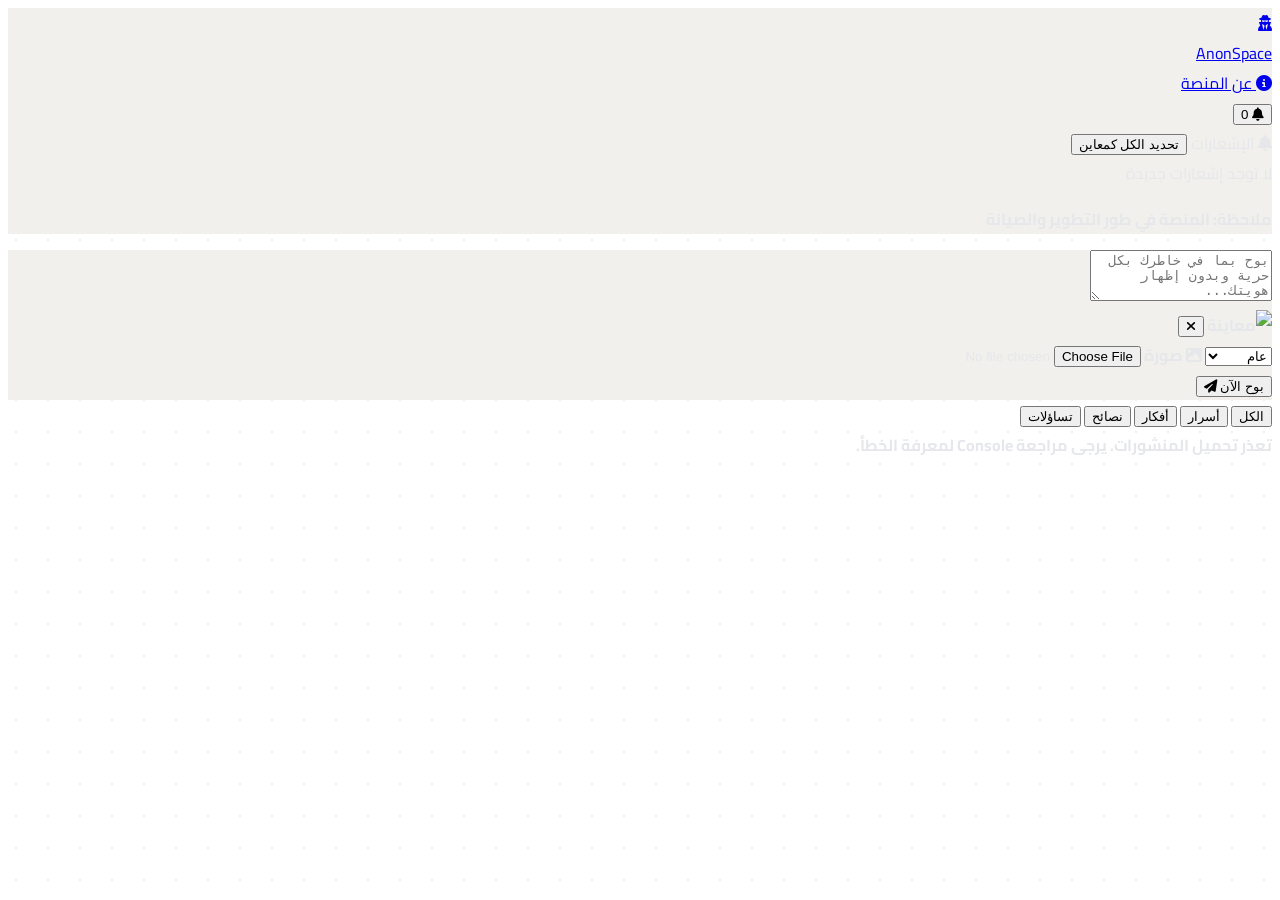
==== index.html @ c26c3acd "update" ====
<!DOCTYPE html>
<html lang="ar" dir="rtl">
<head>
    <meta charset="UTF-8">
    <meta name="viewport" content="width=device-width, initial-scale=1.0">
    <title>AnonSpace - Home </title>

    <script src="https://cdn.tailwindcss.com"></script>
    
    <link rel="stylesheet" href="https://cdnjs.cloudflare.com/ajax/libs/font-awesome/6.4.0/css/all.min.css">
    <script src="https://cdn.jsdelivr.net/npm/@supabase/supabase-js@2" crossorigin="anonymous"></script>
    <link href="https://fonts.googleapis.com/css2?family=Cairo:wght@400;600;700;800;900&display=swap" rel="stylesheet">
    
    <style>
        body {
            font-family: 'Cairo', sans-serif;
            background-color: #ffffff;
            color: #e5e7eb;
            overflow-x: hidden;
        }

        .bg-grid-pattern {
            background-image: radial-gradient(rgba(16, 185, 129, 0.12) 1px, transparent 1px);
            background-size: 32px 32px;
        }

        @keyframes blob {
            0%, 100% { transform: translate(0px, 0px) scale(1); }
            33% { transform: translate(30px, -50px) scale(1.1); }
            66% { transform: translate(-20px, 20px) scale(0.9); }
        }
        .animate-blob {
            animation: blob 8s infinite ease-in-out;
        }
        .animation-delay-2000 { animation-delay: 2s; }
        .animation-delay-4000 { animation-delay: 4s; }

        .glass-card {
            background: #f1f0ec;
            backdrop-filter: blur(16px);
            
        }

        .btn-shine {
            position: relative;
            overflow: hidden;
        }
        .btn-shine::after {
            content: '';
            position: absolute;
            top: -50%; left: -50%;
            width: 200%; height: 200%;
            background: linear-gradient(60deg, transparent 30%, rgba(255, 255, 255, 0.25) 50%, transparent 70%);
            transform: rotate(30deg) translateX(-100%);
            transition: transform 0.8s ease-in-out;
        }
        .btn-shine:hover::after {
            transform: rotate(30deg) translateX(100%);
        }
    </style>
</head>
<body class="min-h-screen bg-grid-pattern relative selection:bg-emerald-500 selection:text-black">

    <div class="fixed top-1/4 -right-20 w-96 h-96 bg-emerald-100/15 rounded-full blur-3xl animate-blob pointer-events-none"></div>
    <div class="fixed bottom-1/4 -left-20 w-96 h-96 bg-teal-100/15 rounded-full blur-3xl animate-blob animation-delay-2000 pointer-events-none"></div>

    <header class="sticky top-0 z-40 glass-card bg-[#DCCFC0]">
        <div class="max-w-xl mx-auto px-4 py-3 flex items-center justify-between">
            <a href="index.html" class="flex items-center gap-2 font-black text-xl text-white">
                <div class="w-8 h-8 rounded-lg bg-emerald-500 text-black flex items-center justify-center font-bold shadow-md shadow-emerald-500/20">
                    <i class="fa-solid fa-user-secret text-white"></i>
                </div class="font-black text-xl text-emerald-500">
                <span>AnonSpace</span>
            </a>
            
            <div class="flex items-center gap-3">
                <a href="about.html" class="text-xs text-gray-400 hover:text-emerald-400 transition flex items-center gap-1.5 bg-white hover:bg-gray-800/80 px-3.5 py-1.5 rounded-xl border border-gray-800">
                    <i class="fa-solid fa-circle-info text-emerald-300"></i>
                    <span>عن المنصة</span>
                </a>

                <div class="relative">
                    <button id="notif-btn" onclick="toggleNotifications()" class="relative p-2 text-gray-400 hover:text-emerald-400 transition rounded-xl bg-gray-300/60 hover:bg-gray-800/80 border border-gray-800 flex items-center justify-center">
                        <i class="fa-solid fa-bell text-base"></i>
                        <span id="notif-badge" class="hidden absolute -top-1 -right-1 bg-emerald-500 text-black text-[10px] font-black rounded-full h-4 w-4 flex items-center justify-center shadow-md shadow-emerald-500/50">
                            0
                        </span>
                    </button>

                    <div id="notif-dropdown" class="hidden absolute left-0 mt-3 w-80 glass-card rounded-2xl shadow-2xl  z-50 overflow-hidden">
                        <div class="p-3  flex items-center justify-between bg-gray-900/40">
                            <span class="font-bold text-xs text-white flex items-center gap-2">
                                <i class="fa-solid fa-bell text-emerald-400"></i> الإشعارات
                            </span>
                            <button onclick="markAllAsRead()" class="text-[11px] text-white hover:underline">تحديد الكل كمعاين</button>
                        </div>

                        <div id="notif-list" class="max-h-72 overflow-y-auto divide-y divide-gray-600/40 bg-gray-900/40">
                            <div class="p-4 text-center text-black text-xs text-gray-500">لا توجد إشعارات جديدة</div>
                        </div>
                    </div>
                </div>
            </div>

        </div>
        <p class="text-center text-red-500  text-sm">
        </strong> <strong> ملاحظة: المنصة في طور التطوير والصيانة
        </p>
    </header>

    <main class="max-w-xl mx-auto px-4 py-6 space-y-6 relative z-10">

        <div class="glass-card rounded-2xl p-5 space-y-4 shadow-xl">
            <textarea id="post-content" rows="3" placeholder="بوح بما في خاطرك بكل حرية وبدون إظهار هويتك..." class="w-full bg-gray-90/90 text-gray-200 placeholder-gray-500 rounded-xl p-3 text-sm border border-gray-200 focus:outline-none focus:border-emerald-500/60 transition resize-none"></textarea>

            <div id="image-preview-container" class="relative hidden rounded-xl overflow-hidden border border-gray-200 max-h-48 bg-black/50">
                <img id="image-preview" src="" class="w-full object-cover max-h-48" alt="معاينة">
                <button onclick="removeSelectedImage()" class="absolute top-2 left-2 bg-red-600/80 hover:bg-red-600 text-white rounded-full w-7 h-7 flex items-center justify-center text-xs transition">
                    <i class="fa-solid fa-xmark"></i>
                </button>
            </div>

            <div class="flex items-center justify-between pt-2 border-t border-gray-200/60">
                <div class="flex items-center gap-3">
                    <select id="post-category" class=" text-black border border-gray-800 rounded-xl text-xs px-1 py-1 focus:outline-none focus:border-emerald-500">
                        <option value="عام">عام</option>
                        <option value="أسرار">أسرار</option>
                        <option value="مشاعر">مشاعر</option>
                        <option value="نصائح">نصائح</option>
                        <option value="تساؤلات">تساؤلات</option>
                    </select>

                    <label class="cursor-pointer text-black hover:text-emerald-400 text-sm transition flex items-center gap-1.5 px-2 py-1.5 rounded-lg  border border-gray-800">
                        <i class="fa-solid fa-image"></i>
                        <span class="text-xs">صورة</span>
                        <input type="file" id="post-image-input" accept="image/*" onchange="previewImage(event)" class="hidden">
                    </label>
                </div>

                <button id="submit-btn" onclick="submitPost()" class="btn-shine bg-emerald-500 hover:bg-emerald-400 text-black font-extrabold px-5 py-2 rounded-xl text-xs transition shadow-lg shadow-emerald-500/20 flex items-center gap-2">
                    <span>بوح الآن</span>
                    <i class="fa-solid fa-paper-plane text-xs"></i>
                </button>
            </div>
        </div>

        <div class="flex items-center gap-2 overflow-x-auto py-1 no-scrollbar">
            <button onclick="filterCategory('الكل', this)" class="category-btn bg-emerald-500 text-black font-bold px-4 py-1.5 rounded-xl text-xs transition whitespace-nowrap">الكل</button>
            <button onclick="filterCategory('أسرار', this)" class="category-btn text-gray-400 hover:text-emerald-400 px-4 py-1.5 rounded-xl text-xs transition whitespace-nowrap">أسرار</button>
            <button onclick="filterCategory('أفكار', this)" class="category-btn text-gray-400 hover:text-emerald-400 px-4 py-1.5 rounded-xl text-xs transition whitespace-nowrap">أفكار</button>
            <button onclick="filterCategory('نصائح', this)" class="category-btn text-gray-400 hover:text-emerald-400 px-4 py-1.5 rounded-xl text-xs transition whitespace-nowrap">نصائح</button>
            <button onclick="filterCategory('تساؤلات', this)" class="category-btn text-gray-400 hover:text-emerald-400 px-4 py-1.5 rounded-xl text-xs transition whitespace-nowrap">تساؤلات</button>
        </div>
        <div id="posts-container" class="space-y-4">
        </div>

    </main>

    <div id="toast-container" class="fixed bottom-5 left-5 z-50 space-y-2"></div>

    <script src="https://cdn.jsdelivr.net/npm/@supabase/supabase-js@2"></script>
    <script src="js/supabase-config.js"></script>
    <script src="js/app.js"></script>
</body>
</html>
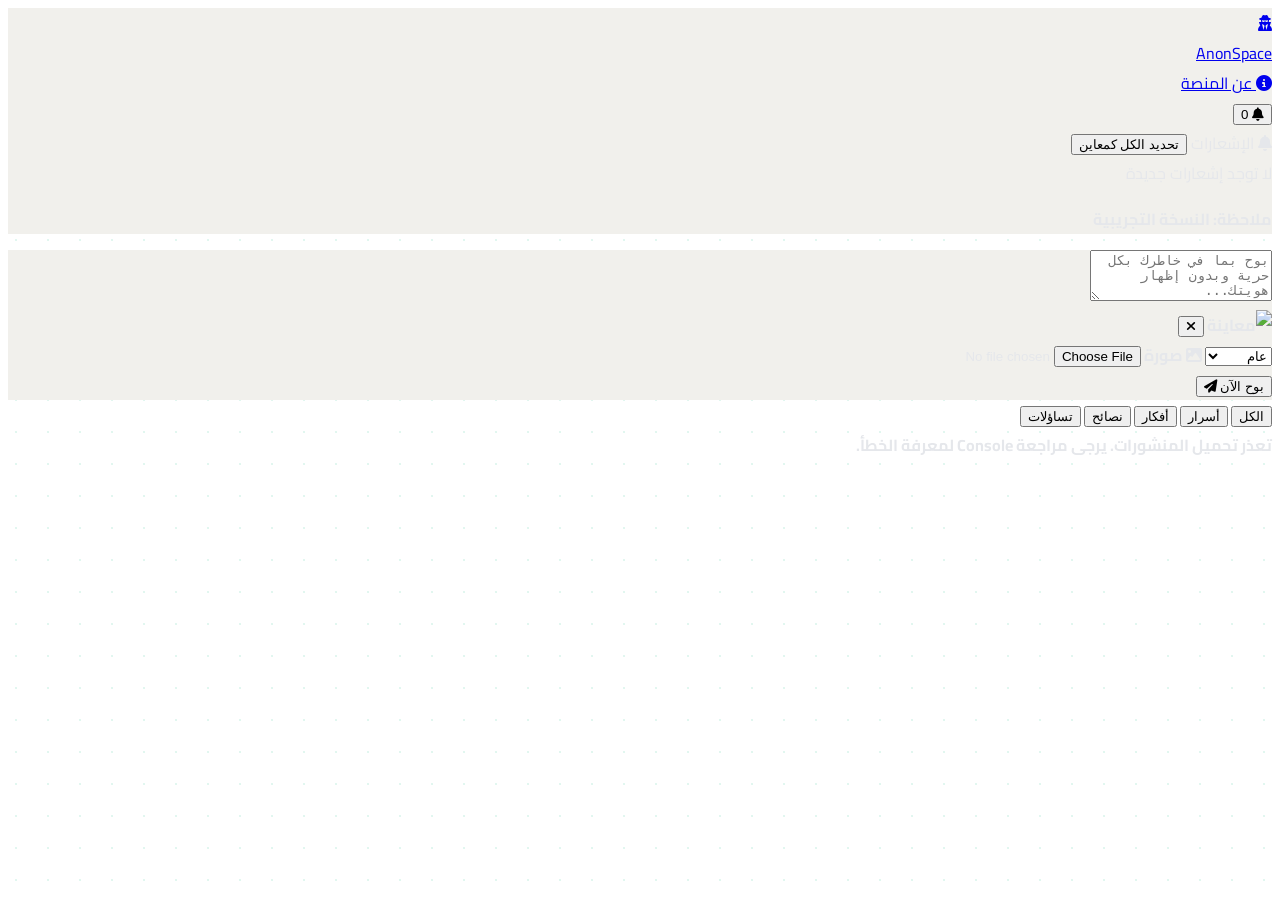
==== commit c4ada56d: "new version" ====
--- a/index.html
+++ b/index.html
@@ -104,7 +104,7 @@
 
         </div>
         <p class="text-center text-red-500  text-sm">
-        </strong> <strong> ملاحظة: المنصة في طور التطوير والصيانة
+        </strong> <strong>ملاحظة: النسخة التجريبية
         </p>
     </header>
 
@@ -125,7 +125,7 @@
                     <select id="post-category" class=" text-black border border-gray-800 rounded-xl text-xs px-1 py-1 focus:outline-none focus:border-emerald-500">
                         <option value="عام">عام</option>
                         <option value="أسرار">أسرار</option>
-                        <option value="مشاعر">مشاعر</option>
+                        <option value="أفكار">أفكار</option>
                         <option value="نصائح">نصائح</option>
                         <option value="تساؤلات">تساؤلات</option>
                     </select>
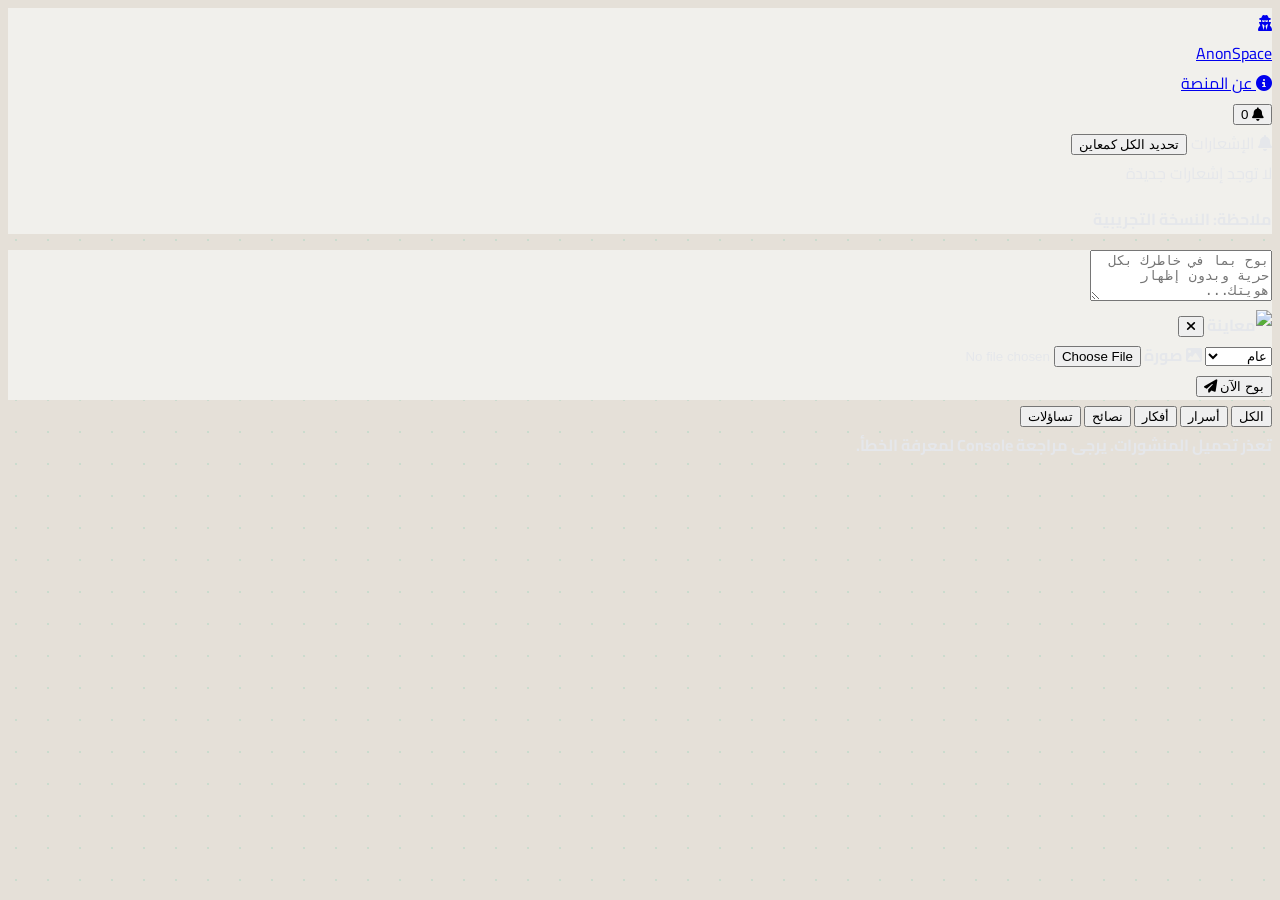
==== commit ac7bd7ff: "new update 1" ====
--- a/index.html
+++ b/index.html
@@ -14,7 +14,7 @@
     <style>
         body {
             font-family: 'Cairo', sans-serif;
-            background-color: #ffffff;
+            background-color: #e5e0d8;
             color: #e5e7eb;
             overflow-x: hidden;
         }
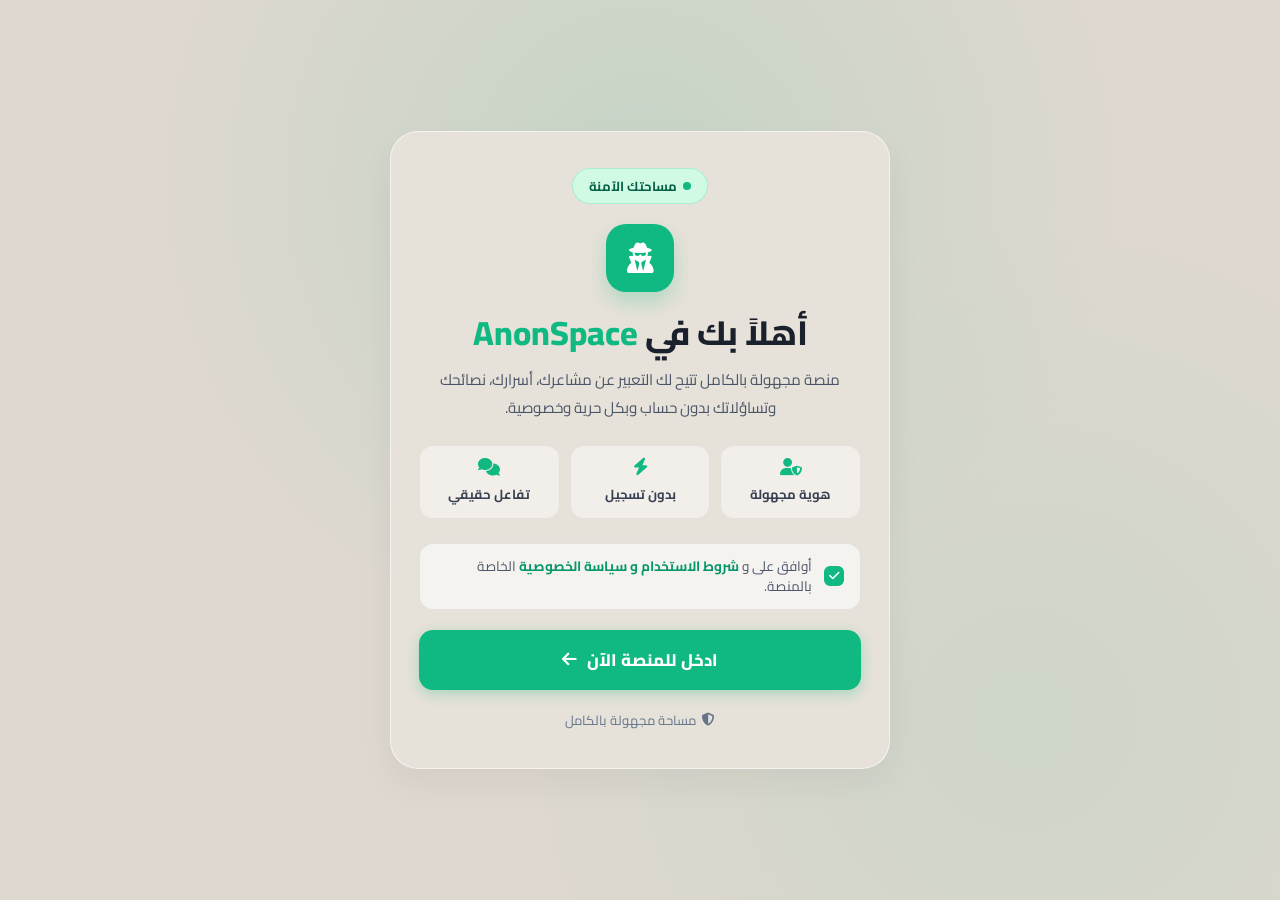
==== commit eda5a1c0: "version 3.1.1" ====
--- a/index.html
+++ b/index.html
@@ -1,165 +1,382 @@
 <!DOCTYPE html>
 <html lang="ar" dir="rtl">
 <head>
-    <meta charset="UTF-8">
-    <meta name="viewport" content="width=device-width, initial-scale=1.0">
-    <title>AnonSpace - Home </title>
-
-    <script src="https://cdn.tailwindcss.com"></script>
-    
-    <link rel="stylesheet" href="https://cdnjs.cloudflare.com/ajax/libs/font-awesome/6.4.0/css/all.min.css">
-    <script src="https://cdn.jsdelivr.net/npm/@supabase/supabase-js@2" crossorigin="anonymous"></script>
-    <link href="https://fonts.googleapis.com/css2?family=Cairo:wght@400;600;700;800;900&display=swap" rel="stylesheet">
-    
-    <style>
-        body {
-            font-family: 'Cairo', sans-serif;
-            background-color: #e5e0d8;
-            color: #e5e7eb;
-            overflow-x: hidden;
-        }
-
-        .bg-grid-pattern {
-            background-image: radial-gradient(rgba(16, 185, 129, 0.12) 1px, transparent 1px);
-            background-size: 32px 32px;
-        }
-
-        @keyframes blob {
-            0%, 100% { transform: translate(0px, 0px) scale(1); }
-            33% { transform: translate(30px, -50px) scale(1.1); }
-            66% { transform: translate(-20px, 20px) scale(0.9); }
-        }
-        .animate-blob {
-            animation: blob 8s infinite ease-in-out;
-        }
-        .animation-delay-2000 { animation-delay: 2s; }
-        .animation-delay-4000 { animation-delay: 4s; }
-
-        .glass-card {
-            background: #f1f0ec;
-            backdrop-filter: blur(16px);
-            
-        }
-
-        .btn-shine {
-            position: relative;
-            overflow: hidden;
-        }
-        .btn-shine::after {
-            content: '';
-            position: absolute;
-            top: -50%; left: -50%;
-            width: 200%; height: 200%;
-            background: linear-gradient(60deg, transparent 30%, rgba(255, 255, 255, 0.25) 50%, transparent 70%);
-            transform: rotate(30deg) translateX(-100%);
-            transition: transform 0.8s ease-in-out;
-        }
-        .btn-shine:hover::after {
-            transform: rotate(30deg) translateX(100%);
-        }
-    </style>
+<meta charset="UTF-8">
+<meta name="viewport" content="width=device-width, initial-scale=1.0">
+<title>AnonSpace</title>
+<link rel="preconnect" href="https://fonts.googleapis.com">
+<link rel="preconnect" href="https://fonts.gstatic.com" crossorigin>
+<link href="https://fonts.googleapis.com/css2?family=Cairo:wght@400;600;700;800&display=swap" rel="stylesheet">
+<link rel="stylesheet" href="https://cdnjs.cloudflare.com/ajax/libs/font-awesome/6.4.0/css/all.min.css">
+<style>
+:root {
+  --primary: #10b981;
+  --primary-hover: #059669;
+  --bg-page: #ded8cf;
+  --card-bg: #e7e2d9;
+  --card-inner: rgba(255, 255, 255, 0.45);
+  --text-dark: #2d3748;
+  --text-muted: #64748b;
+  --border-subtle: rgba(0, 0, 0, 0.06);
+}
+
+* {
+  box-sizing: border-box;
+  margin: 0;
+  padding: 0;
+}
+
+body {
+  font-family: 'Cairo', system-ui, -apple-system, sans-serif;
+  background-color: var(--bg-page);
+  background-image: 
+    radial-gradient(circle at 50% 20%, rgba(16, 185, 129, 0.12) 0%, transparent 50%),
+    radial-gradient(circle at 80% 80%, rgba(16, 185, 129, 0.08) 0%, transparent 40%);
+  background-attachment: fixed;
+  color: var(--text-dark);
+  min-height: 100vh;
+  display: flex;
+  flex-direction: column;
+  justify-content: center;
+  align-items: center;
+  padding: 20px 16px;
+  direction: rtl;
+}
+
+.top-bar {
+  position: absolute;
+  top: 20px;
+  left: 20px;
+  display: flex;
+  align-items: center;
+  gap: 10px;
+  background: rgba(255, 255, 255, 0.6);
+  padding: 6px 16px;
+  border-radius: 30px;
+  font-size: 0.85rem;
+  backdrop-filter: blur(8px);
+  border: 1px solid var(--border-subtle);
+  box-shadow: 0 2px 10px rgba(0,0,0,0.03);
+}
+
+.top-bar a {
+  color: var(--text-dark);
+  text-decoration: none;
+  font-weight: 600;
+}
+
+.top-bar a.active {
+  color: var(--primary-hover);
+  border-bottom: 2px solid var(--primary-hover);
+}
+
+.welcome-card {
+  width: 100%;
+  max-width: 500px;
+  background: var(--card-bg);
+  border-radius: 28px;
+  padding: 36px 28px;
+  text-align: center;
+  box-shadow: 0 15px 35px rgba(0, 0, 0, 0.05);
+  border: 1px solid rgba(255, 255, 255, 0.6);
+}
+
+.badge-safe {
+  display: inline-flex;
+  align-items: center;
+  gap: 6px;
+  background: #d1fae5;
+  color: #065f46;
+  padding: 5px 16px;
+  border-radius: 50px;
+  font-size: 0.82rem;
+  font-weight: 700;
+  margin-bottom: 20px;
+  border: 1px solid rgba(16, 185, 129, 0.2);
+}
+
+.badge-safe::before {
+  content: "";
+  width: 8px;
+  height: 8px;
+  background-color: var(--primary);
+  border-radius: 50%;
+}
+
+.logo-icon {
+  width: 68px;
+  height: 68px;
+  background-color: var(--primary);
+  color: white;
+  border-radius: 20px;
+  display: flex;
+  align-items: center;
+  justify-content: center;
+  margin: 0 auto 20px;
+  font-size: 1.9rem;
+  box-shadow: 0 10px 20px rgba(16, 185, 129, 0.25);
+}
+
+h1 {
+  font-size: 2.1rem;
+  font-weight: 800;
+  color: #1a202c;
+  margin-bottom: 12px;
+  line-height: 1.25;
+}
+
+h1 span {
+  color: var(--primary);
+}
+
+.description {
+  color: #4a5568;
+  font-size: 0.95rem;
+  line-height: 1.8;
+  margin-bottom: 24px;
+}
+
+.features-grid {
+  display: grid;
+  grid-template-columns: repeat(3, 1fr);
+  gap: 10px;
+  margin-bottom: 24px;
+}
+
+.feature-item {
+  background: var(--card-inner);
+  border: 1px solid var(--border-subtle);
+  padding: 12px 6px;
+  border-radius: 14px;
+  font-size: 0.82rem;
+  font-weight: 700;
+  color: #374151;
+  display: flex;
+  flex-direction: column;
+  align-items: center;
+  gap: 6px;
+}
+
+.feature-item i {
+  color: var(--primary);
+  font-size: 1.1rem;
+}
+
+.agreement-box {
+  background: rgba(255, 255, 255, 0.6);
+  border: 1px solid rgba(0, 0, 0, 0.08);
+  border-radius: 14px;
+  padding: 12px 16px;
+  margin-bottom: 20px;
+  text-align: right;
+  display: flex;
+  align-items: center;
+  gap: 12px;
+  cursor: pointer;
+  transition: background 0.2s;
+}
+
+.agreement-box:hover {
+  background: rgba(255, 255, 255, 0.85);
+}
+
+.custom-checkbox {
+  width: 20px;
+  height: 20px;
+  border: 2px solid var(--primary);
+  border-radius: 6px;
+  display: flex;
+  align-items: center;
+  justify-content: center;
+  background: white;
+  flex-shrink: 0;
+  transition: all 0.2s;
+}
+
+.checkbox-input {
+  display: none;
+}
+
+.checkbox-input:checked + .custom-checkbox {
+  background: var(--primary);
+}
+
+.checkbox-input:checked + .custom-checkbox i {
+  display: block;
+  color: white;
+  font-size: 0.75rem;
+}
+
+.custom-checkbox i {
+  display: none;
+}
+
+.agreement-text {
+  font-size: 0.85rem;
+  color: #4a5568;
+  line-height: 1.5;
+  user-select: none;
+}
+
+.agreement-text a {
+  color: var(--primary-hover);
+  text-decoration: none;
+  font-weight: 700;
+}
+
+.agreement-text a:hover {
+  text-decoration: underline;
+}
+
+
+.btn-enter {
+  position: relative;
+  overflow: hidden; 
+  text-decoration: none;
+  padding: 14px 24px;
+  border-radius: 14px;
+  font-size: 1.05rem;
+  font-weight: 800; 
+  border: none;
+  cursor: pointer;
+  background-color: var(--primary);
+  color: white;
+  transition: all 0.25s ease;
+  box-shadow: 0 4px 14px rgba(16, 185, 129, 0.3);
+  font-family: 'Cairo', system-ui, -apple-system, sans-serif;
+  display: inline-flex;
+  align-items: center;
+  justify-content: center;
+  gap: 10px;
+  width: 100%;
+}
+
+
+.btn-enter::after {
+  content: '';
+  position: absolute;
+  top: -50%;
+  left: -100%;
+  width: 50%;
+  height: 200%;
+  background: linear-gradient(
+    to right,
+    rgba(255, 255, 255, 0) 0%,
+    rgba(255, 255, 255, 0.6) 50%,
+    rgba(255, 255, 255, 0) 100%
+  );
+  transform: rotate(25deg);
+  transition: left 0.6s ease-in-out;
+}
+
+.btn-enter:hover:not(:disabled) {
+  background-color: var(--primary-hover);
+  transform: translateY(-2px);
+  box-shadow: 0 6px 18px rgba(16, 185, 129, 0.4);
+}
+
+.btn-enter:hover:not(:disabled)::after {
+  left: 200%; 
+}
+
+.btn-enter:disabled {
+  background-color: #a7f3d0;
+  cursor: not-allowed;
+  box-shadow: none;
+  opacity: 0.7;
+}
+.footer-info {
+  margin-top: 18px;
+  font-size: 0.82rem;
+  color: var(--text-muted);
+  display: flex;
+  align-items: center;
+  justify-content: center;
+  gap: 6px;
+}
+
+@media (max-width: 480px) {
+  .welcome-card {
+    padding: 28px 18px;
+  }
+  h1 {
+    font-size: 1.7rem;
+  }
+  .features-grid {
+    grid-template-columns: repeat(3, 1fr);
+    gap: 6px;
+  }
+  .feature-item {
+    padding: 10px 4px;
+    font-size: 0.75rem;
+  }
+}
+</style>
 </head>
-<body class="min-h-screen bg-grid-pattern relative selection:bg-emerald-500 selection:text-black">
-
-    <div class="fixed top-1/4 -right-20 w-96 h-96 bg-emerald-100/15 rounded-full blur-3xl animate-blob pointer-events-none"></div>
-    <div class="fixed bottom-1/4 -left-20 w-96 h-96 bg-teal-100/15 rounded-full blur-3xl animate-blob animation-delay-2000 pointer-events-none"></div>
-
-    <header class="sticky top-0 z-40 glass-card bg-[#DCCFC0]">
-        <div class="max-w-xl mx-auto px-4 py-3 flex items-center justify-between">
-            <a href="index.html" class="flex items-center gap-2 font-black text-xl text-white">
-                <div class="w-8 h-8 rounded-lg bg-emerald-500 text-black flex items-center justify-center font-bold shadow-md shadow-emerald-500/20">
-                    <i class="fa-solid fa-user-secret text-white"></i>
-                </div class="font-black text-xl text-emerald-500">
-                <span>AnonSpace</span>
-            </a>
-            
-            <div class="flex items-center gap-3">
-                <a href="about.html" class="text-xs text-gray-400 hover:text-emerald-400 transition flex items-center gap-1.5 bg-white hover:bg-gray-800/80 px-3.5 py-1.5 rounded-xl border border-gray-800">
-                    <i class="fa-solid fa-circle-info text-emerald-300"></i>
-                    <span>عن المنصة</span>
-                </a>
-
-                <div class="relative">
-                    <button id="notif-btn" onclick="toggleNotifications()" class="relative p-2 text-gray-400 hover:text-emerald-400 transition rounded-xl bg-gray-300/60 hover:bg-gray-800/80 border border-gray-800 flex items-center justify-center">
-                        <i class="fa-solid fa-bell text-base"></i>
-                        <span id="notif-badge" class="hidden absolute -top-1 -right-1 bg-emerald-500 text-black text-[10px] font-black rounded-full h-4 w-4 flex items-center justify-center shadow-md shadow-emerald-500/50">
-                            0
-                        </span>
-                    </button>
-
-                    <div id="notif-dropdown" class="hidden absolute left-0 mt-3 w-80 glass-card rounded-2xl shadow-2xl  z-50 overflow-hidden">
-                        <div class="p-3  flex items-center justify-between bg-gray-900/40">
-                            <span class="font-bold text-xs text-white flex items-center gap-2">
-                                <i class="fa-solid fa-bell text-emerald-400"></i> الإشعارات
-                            </span>
-                            <button onclick="markAllAsRead()" class="text-[11px] text-white hover:underline">تحديد الكل كمعاين</button>
-                        </div>
-
-                        <div id="notif-list" class="max-h-72 overflow-y-auto divide-y divide-gray-600/40 bg-gray-900/40">
-                            <div class="p-4 text-center text-black text-xs text-gray-500">لا توجد إشعارات جديدة</div>
-                        </div>
-                    </div>
-                </div>
-            </div>
-
-        </div>
-        <p class="text-center text-red-500  text-sm">
-        </strong> <strong>ملاحظة: النسخة التجريبية
-        </p>
-    </header>
-
-    <main class="max-w-xl mx-auto px-4 py-6 space-y-6 relative z-10">
-
-        <div class="glass-card rounded-2xl p-5 space-y-4 shadow-xl">
-            <textarea id="post-content" rows="3" placeholder="بوح بما في خاطرك بكل حرية وبدون إظهار هويتك..." class="w-full bg-gray-90/90 text-gray-200 placeholder-gray-500 rounded-xl p-3 text-sm border border-gray-200 focus:outline-none focus:border-emerald-500/60 transition resize-none"></textarea>
-
-            <div id="image-preview-container" class="relative hidden rounded-xl overflow-hidden border border-gray-200 max-h-48 bg-black/50">
-                <img id="image-preview" src="" class="w-full object-cover max-h-48" alt="معاينة">
-                <button onclick="removeSelectedImage()" class="absolute top-2 left-2 bg-red-600/80 hover:bg-red-600 text-white rounded-full w-7 h-7 flex items-center justify-center text-xs transition">
-                    <i class="fa-solid fa-xmark"></i>
-                </button>
-            </div>
-
-            <div class="flex items-center justify-between pt-2 border-t border-gray-200/60">
-                <div class="flex items-center gap-3">
-                    <select id="post-category" class=" text-black border border-gray-800 rounded-xl text-xs px-1 py-1 focus:outline-none focus:border-emerald-500">
-                        <option value="عام">عام</option>
-                        <option value="أسرار">أسرار</option>
-                        <option value="أفكار">أفكار</option>
-                        <option value="نصائح">نصائح</option>
-                        <option value="تساؤلات">تساؤلات</option>
-                    </select>
-
-                    <label class="cursor-pointer text-black hover:text-emerald-400 text-sm transition flex items-center gap-1.5 px-2 py-1.5 rounded-lg  border border-gray-800">
-                        <i class="fa-solid fa-image"></i>
-                        <span class="text-xs">صورة</span>
-                        <input type="file" id="post-image-input" accept="image/*" onchange="previewImage(event)" class="hidden">
-                    </label>
-                </div>
-
-                <button id="submit-btn" onclick="submitPost()" class="btn-shine bg-emerald-500 hover:bg-emerald-400 text-black font-extrabold px-5 py-2 rounded-xl text-xs transition shadow-lg shadow-emerald-500/20 flex items-center gap-2">
-                    <span>بوح الآن</span>
-                    <i class="fa-solid fa-paper-plane text-xs"></i>
-                </button>
-            </div>
-        </div>
-
-        <div class="flex items-center gap-2 overflow-x-auto py-1 no-scrollbar">
-            <button onclick="filterCategory('الكل', this)" class="category-btn bg-emerald-500 text-black font-bold px-4 py-1.5 rounded-xl text-xs transition whitespace-nowrap">الكل</button>
-            <button onclick="filterCategory('أسرار', this)" class="category-btn text-gray-400 hover:text-emerald-400 px-4 py-1.5 rounded-xl text-xs transition whitespace-nowrap">أسرار</button>
-            <button onclick="filterCategory('أفكار', this)" class="category-btn text-gray-400 hover:text-emerald-400 px-4 py-1.5 rounded-xl text-xs transition whitespace-nowrap">أفكار</button>
-            <button onclick="filterCategory('نصائح', this)" class="category-btn text-gray-400 hover:text-emerald-400 px-4 py-1.5 rounded-xl text-xs transition whitespace-nowrap">نصائح</button>
-            <button onclick="filterCategory('تساؤلات', this)" class="category-btn text-gray-400 hover:text-emerald-400 px-4 py-1.5 rounded-xl text-xs transition whitespace-nowrap">تساؤلات</button>
-        </div>
-        <div id="posts-container" class="space-y-4">
-        </div>
-
-    </main>
-
-    <div id="toast-container" class="fixed bottom-5 left-5 z-50 space-y-2"></div>
-
-    <script src="https://cdn.jsdelivr.net/npm/@supabase/supabase-js@2"></script>
-    <script src="js/supabase-config.js"></script>
-    <script src="js/app.js"></script>
+<body>
+
+
+<div class="welcome-card">
+  <div class="badge-safe">مساحتك الآمنة</div>
+  
+  <div class="logo-icon">
+    <i class="fa-solid fa-user-secret"></i>
+  </div>
+
+  <h1>أهلاً بك في <span>AnonSpace</span></h1>
+
+  <p class="description">
+    منصة مجهولة بالكامل تتيح لك التعبير عن مشاعرك، أسرارك، نصائحك وتساؤلاتك بدون حساب وبكل حرية وخصوصية.
+  </p>
+
+  <div class="features-grid">
+    <div class="feature-item">
+      <i class="fa-solid fa-user-shield"></i>
+      <span>هوية مجهولة</span>
+    </div>
+    <div class="feature-item">
+      <i class="fa-solid fa-bolt"></i>
+      <span>بدون تسجيل</span>
+    </div>
+    <div class="feature-item">
+      <i class="fa-solid fa-comments"></i>
+      <span>تفاعل حقيقي</span>
+    </div>
+  </div>
+
+  <label class="agreement-box" for="agreeCheck">
+    <input type="checkbox" id="agreeCheck" class="checkbox-input" onchange="toggleEnterButton()" checked>
+    <div class="custom-checkbox">
+      <i class="fa-solid fa-check"></i>
+    </div>
+    <div class="agreement-text">
+      أوافق على  و <a href="privacy.html" target="_blank">شروط الاستخدام و سياسة الخصوصية</a> الخاصة بالمنصة.
+    </div>
+  </label>
+
+  
+  <button id="enterBtn" onclick="enterPlatform()" class="btn-enter">
+    <span>ادخل للمنصة الآن</span>
+    <i class="fa-solid fa-arrow-left"></i>
+  </button>
+
+  <div class="footer-info">
+    <i class="fa-solid fa-shield-halved"></i>
+    <span>مساحة مجهولة بالكامل</span>
+  </div>
+</div>
+
+<script>
+function toggleEnterButton() {
+  const checkbox = document.getElementById('agreeCheck');
+  const btn = document.getElementById('enterBtn');
+  btn.disabled = !checkbox.checked;
+}
+
+function enterPlatform() {
+  window.location.href = "home.html";
+}
+</script>
+
 </body>
 </html>
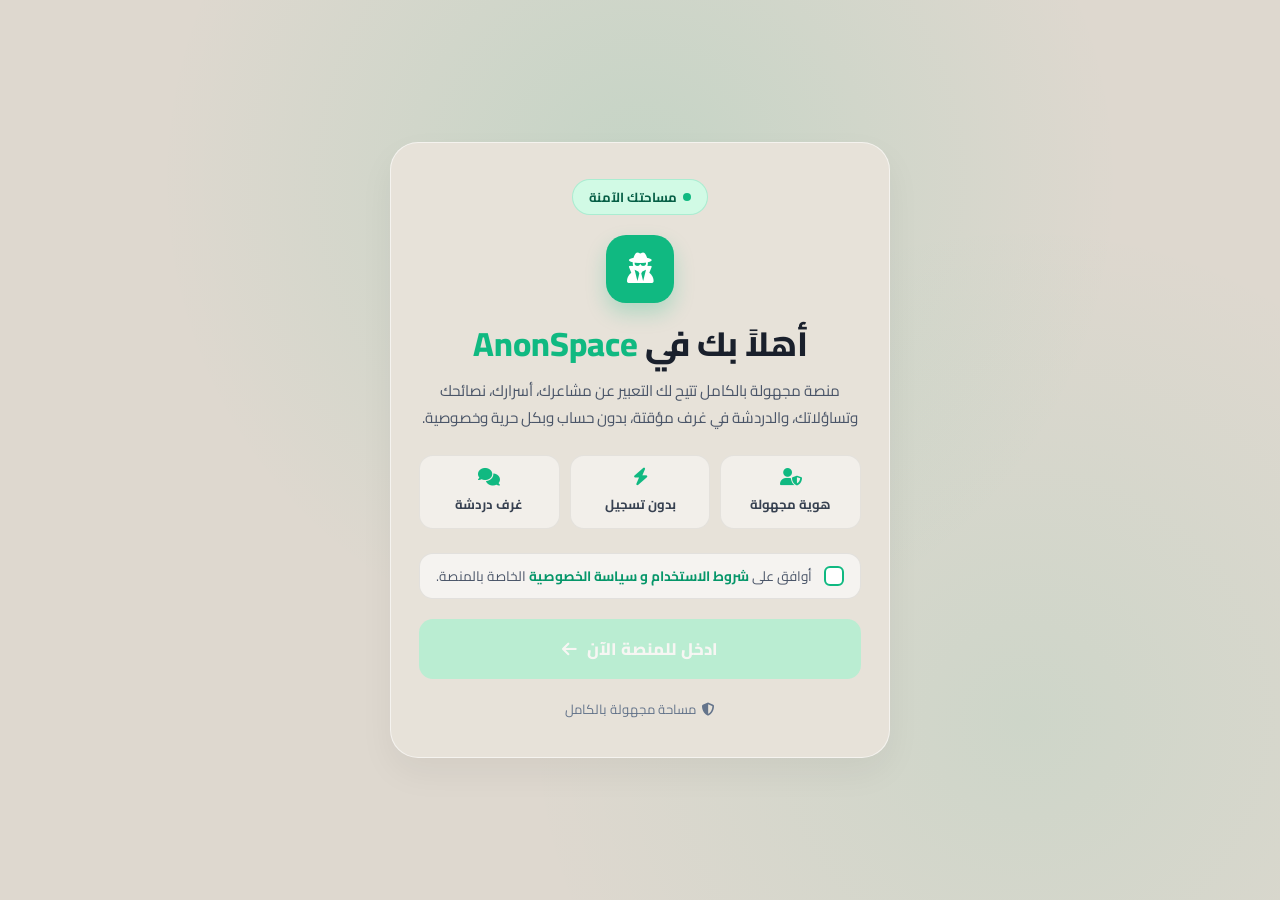
==== commit 1c51123f: "version 4 pro" ====
--- a/index.html
+++ b/index.html
@@ -8,6 +8,8 @@
 <link rel="preconnect" href="https://fonts.gstatic.com" crossorigin>
 <link href="https://fonts.googleapis.com/css2?family=Cairo:wght@400;600;700;800&display=swap" rel="stylesheet">
 <link rel="stylesheet" href="https://cdnjs.cloudflare.com/ajax/libs/font-awesome/6.4.0/css/all.min.css">
+<link rel="manifest" href="/manifest.json">
+<meta name="theme-color" content="#059669">
 <style>
 :root {
   --primary: #10b981;
@@ -326,7 +328,7 @@
   <h1>أهلاً بك في <span>AnonSpace</span></h1>
 
   <p class="description">
-    منصة مجهولة بالكامل تتيح لك التعبير عن مشاعرك، أسرارك، نصائحك وتساؤلاتك بدون حساب وبكل حرية وخصوصية.
+    منصة مجهولة بالكامل تتيح لك التعبير عن مشاعرك، أسرارك، نصائحك وتساؤلاتك، والدردشة في غرف مؤقتة، بدون حساب وبكل حرية وخصوصية.
   </p>
 
   <div class="features-grid">
@@ -340,22 +342,22 @@
     </div>
     <div class="feature-item">
       <i class="fa-solid fa-comments"></i>
-      <span>تفاعل حقيقي</span>
+      <span>غرف دردشة</span>
     </div>
   </div>
 
   <label class="agreement-box" for="agreeCheck">
-    <input type="checkbox" id="agreeCheck" class="checkbox-input" onchange="toggleEnterButton()" checked>
+    <input type="checkbox" id="agreeCheck" class="checkbox-input" onchange="toggleEnterButton()">
     <div class="custom-checkbox">
       <i class="fa-solid fa-check"></i>
     </div>
     <div class="agreement-text">
-      أوافق على  و <a href="privacy.html" target="_blank">شروط الاستخدام و سياسة الخصوصية</a> الخاصة بالمنصة.
+      أوافق على <a href="privacy.html">شروط الاستخدام و سياسة الخصوصية</a> الخاصة بالمنصة.
     </div>
   </label>
 
   
-  <button id="enterBtn" onclick="enterPlatform()" class="btn-enter">
+  <button id="enterBtn" onclick="enterPlatform()" class="btn-enter" disabled>
     <span>ادخل للمنصة الآن</span>
     <i class="fa-solid fa-arrow-left"></i>
   </button>
@@ -367,6 +369,13 @@
 </div>
 
 <script>
+// المستخدم الذي وافق سابقاً يدخل مباشرة (أضف ?stay للبقاء في هذه الصفحة)
+try {
+  if (localStorage.getItem('anon_agreed') && location.search.indexOf('stay') === -1) {
+    location.replace('home.html');
+  }
+} catch (e) {}
+
 function toggleEnterButton() {
   const checkbox = document.getElementById('agreeCheck');
   const btn = document.getElementById('enterBtn');
@@ -374,9 +383,12 @@
 }
 
 function enterPlatform() {
+  if (!document.getElementById('agreeCheck').checked) return;
+  try { localStorage.setItem('anon_agreed', '1'); } catch (e) {}
   window.location.href = "home.html";
 }
 </script>
 
+<script src="js/pwa.js"></script>
 </body>
 </html>
